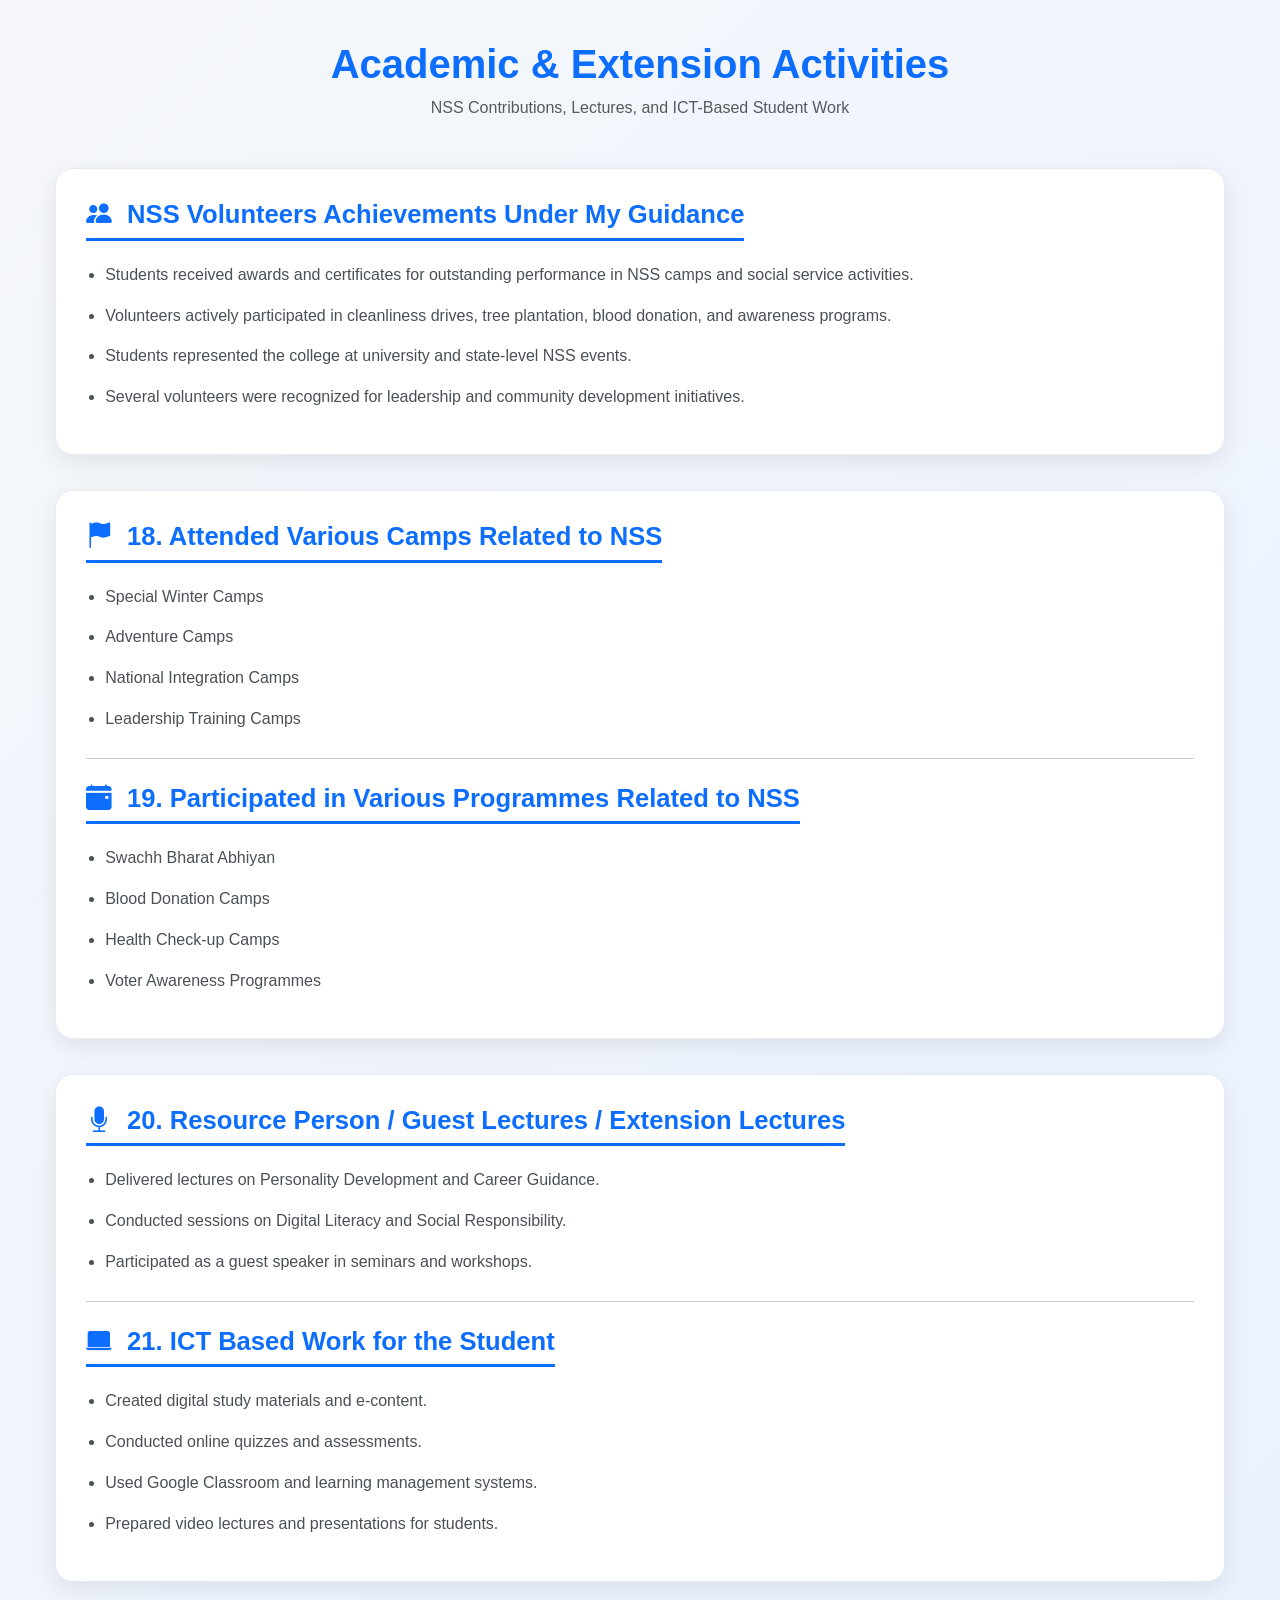
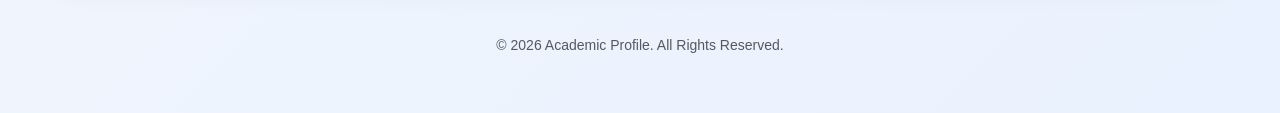
==== Assi2.html @ 5f9b0856 "Add files via upload" ====
<!DOCTYPE html>
<html lang="en">
<head>
    <!-- Basic Meta Tags -->
    <meta charset="UTF-8">
    <meta name="viewport" content="width=device-width, initial-scale=1.0">
    <title>NSS Activities Profile</title>

    <!-- Bootstrap 5 CSS CDN -->
    <link
        href="https://cdn.jsdelivr.net/npm/bootstrap@5.3.3/dist/css/bootstrap.min.css"
        rel="stylesheet"
    >

    <!-- Bootstrap Icons CDN -->
    <link
        rel="stylesheet"
        href="https://cdn.jsdelivr.net/npm/bootstrap-icons@1.11.3/font/bootstrap-icons.css"
    >

    <style>
        /* =====================================
           General Page Styling
        ===================================== */
        body {
            font-family: 'Segoe UI', Tahoma, Geneva, Verdana, sans-serif;
            background: linear-gradient(135deg, #f5f7fa, #eaf2ff);
            color: #2c3e50;
        }

        .main-container {
            max-width: 1200px;
            margin: 40px auto;
            padding: 0 15px;
        }

        /* =====================================
           Card Section Styling
        ===================================== */
        .profile-card {
            background: #ffffff;
            border-radius: 18px;
            padding: 30px;
            margin-bottom: 35px;
            border: 1px solid #e6ebf2;
            box-shadow: 0 8px 25px rgba(0, 0, 0, 0.08);
            transition: all 0.3s ease;
        }

        .profile-card:hover {
            transform: translateY(-3px);
            box-shadow: 0 12px 30px rgba(0, 0, 0, 0.12);
        }

        /* =====================================
           Section Heading
        ===================================== */
        .section-title {
            display: inline-block;
            font-size: 1.6rem;
            font-weight: 700;
            color: #0d6efd;
            margin-bottom: 20px;
            padding-bottom: 8px;
            border-bottom: 3px solid #0d6efd;
        }

        .section-title i {
            margin-right: 8px;
        }

        /* =====================================
           Table Styling
        ===================================== */
        .table {
            margin-bottom: 0;
            border-radius: 12px;
            overflow: hidden;
        }

        .table thead th {
            background: linear-gradient(90deg, #0d6efd, #0b5ed7);
            color: #ffffff;
            text-align: center;
            font-weight: 600;
            vertical-align: middle;
            padding: 14px;
            border: none;
        }

        .table tbody td {
            padding: 12px;
            vertical-align: middle;
        }

        /* Hover Effect */
        .table-hover tbody tr:hover {
            background-color: #eaf3ff;
            transition: background-color 0.3s ease;
        }

        /* Alternating Row Colors */
        .table-striped tbody tr:nth-of-type(odd) {
            background-color: #f8fbff;
        }

        /* List Styling */
        .activity-list {
            margin: 0;
            padding-left: 1.2rem;
        }

        .activity-list li {
            margin-bottom: 12px;
            line-height: 1.8;
            color: #495057;
        }

        /* =====================================
           Responsive Typography
        ===================================== */
        @media (max-width: 768px) {
            .profile-card {
                padding: 20px;
            }

            .section-title {
                font-size: 1.3rem;
            }

            .table {
                font-size: 0.9rem;
            }
        }

        @media (max-width: 576px) {
            .section-title {
                font-size: 1.1rem;
            }

            .table {
                font-size: 0.85rem;
            }
        }
    </style>
</head>
<body>

    <!-- Main Container -->
    <div class="container main-container">

        <!-- Page Header -->
        <header class="text-center mb-5">
            <h1 class="fw-bold text-primary">Academic & Extension Activities</h1>
            <p class="text-muted">
                NSS Contributions, Lectures, and ICT-Based Student Work
            </p>
        </header>

        <!-- =====================================
             Section 1: NSS Volunteers Achievements
        ====================================== -->
        <section class="profile-card">
            <h2 class="section-title">
                <i class="bi bi-people-fill"></i>
                NSS Volunteers Achievements Under My Guidance
            </h2>

            <ul class="activity-list">
                <li>Students received awards and certificates for outstanding performance in NSS camps and social service activities.</li>
                <li>Volunteers actively participated in cleanliness drives, tree plantation, blood donation, and awareness programs.</li>
                <li>Students represented the college at university and state-level NSS events.</li>
                <li>Several volunteers were recognized for leadership and community development initiatives.</li>
            </ul>
        </section>

        <!-- =====================================
             Section 2: NSS Camps and Programmes
        ====================================== -->
        <section class="profile-card">
            <h2 class="section-title">
                <i class="bi bi-flag-fill"></i>
                18. Attended Various Camps Related to NSS
            </h2>

            <ul class="activity-list">
                <li>Special Winter Camps</li>
                <li>Adventure Camps</li>
                <li>National Integration Camps</li>
                <li>Leadership Training Camps</li>
            </ul>

            <hr class="my-4">

            <h2 class="section-title">
                <i class="bi bi-calendar-event-fill"></i>
                19. Participated in Various Programmes Related to NSS
            </h2>

            <ul class="activity-list">
                <li>Swachh Bharat Abhiyan</li>
                <li>Blood Donation Camps</li>
                <li>Health Check-up Camps</li>
                <li>Voter Awareness Programmes</li>
            </ul>
        </section>

        <!-- =====================================
             Section 3: Lectures and ICT Work
        ====================================== -->
        <section class="profile-card">
            <h2 class="section-title">
                <i class="bi bi-mic-fill"></i>
                20. Resource Person / Guest Lectures / Extension Lectures
            </h2>

            <ul class="activity-list">
                <li>Delivered lectures on Personality Development and Career Guidance.</li>
                <li>Conducted sessions on Digital Literacy and Social Responsibility.</li>
                <li>Participated as a guest speaker in seminars and workshops.</li>
            </ul>

            <hr class="my-4">

            <h2 class="section-title">
                <i class="bi bi-laptop-fill"></i>
                21. ICT Based Work for the Student
            </h2>

            <ul class="activity-list">
                <li>Created digital study materials and e-content.</li>
                <li>Conducted online quizzes and assessments.</li>
                <li>Used Google Classroom and learning management systems.</li>
                <li>Prepared video lectures and presentations for students.</li>
            </ul>
        </section>

        <!-- Footer -->
        <footer class="text-center text-muted py-3">
            <small>&copy; 2026 Academic Profile. All Rights Reserved.</small>
        </footer>

    </div>

    <!-- Bootstrap 5 JS Bundle -->
    <script src="https://cdn.jsdelivr.net/npm/bootstrap@5.3.3/dist/js/bootstrap.bundle.min.js"></script>
</body>
</html>
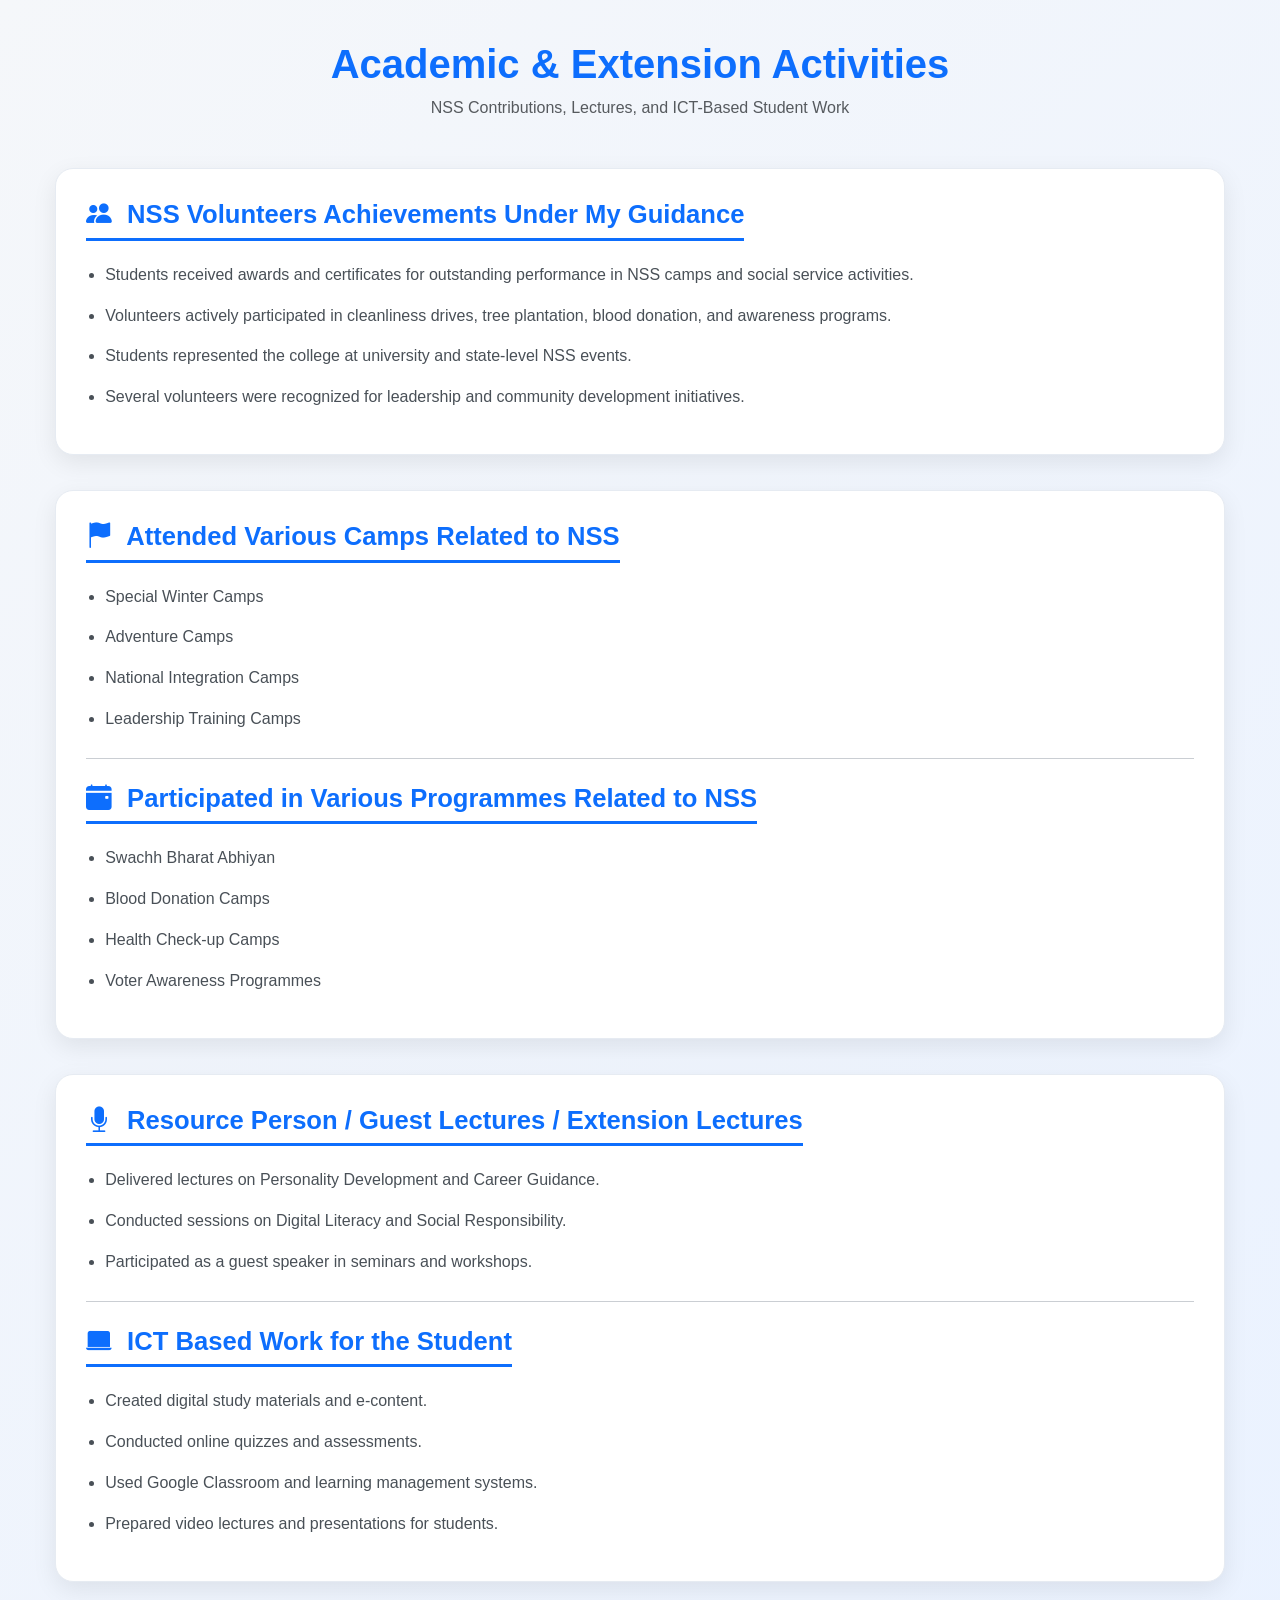
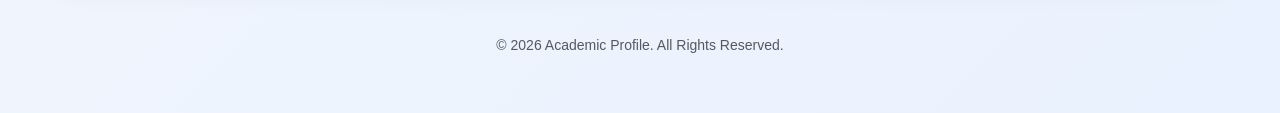
==== commit 3f7ac7e7: "Update Assi2.html" ====
--- a/Assi2.html
+++ b/Assi2.html
@@ -180,7 +180,7 @@
         <section class="profile-card">
             <h2 class="section-title">
                 <i class="bi bi-flag-fill"></i>
-                18. Attended Various Camps Related to NSS
+                Attended Various Camps Related to NSS
             </h2>
 
             <ul class="activity-list">
@@ -194,7 +194,7 @@
 
             <h2 class="section-title">
                 <i class="bi bi-calendar-event-fill"></i>
-                19. Participated in Various Programmes Related to NSS
+                Participated in Various Programmes Related to NSS
             </h2>
 
             <ul class="activity-list">
@@ -211,7 +211,7 @@
         <section class="profile-card">
             <h2 class="section-title">
                 <i class="bi bi-mic-fill"></i>
-                20. Resource Person / Guest Lectures / Extension Lectures
+                Resource Person / Guest Lectures / Extension Lectures
             </h2>
 
             <ul class="activity-list">
@@ -224,7 +224,7 @@
 
             <h2 class="section-title">
                 <i class="bi bi-laptop-fill"></i>
-                21. ICT Based Work for the Student
+                ICT Based Work for the Student
             </h2>
 
             <ul class="activity-list">
@@ -245,4 +245,4 @@
     <!-- Bootstrap 5 JS Bundle -->
     <script src="https://cdn.jsdelivr.net/npm/bootstrap@5.3.3/dist/js/bootstrap.bundle.min.js"></script>
 </body>
-</html>+</html>
